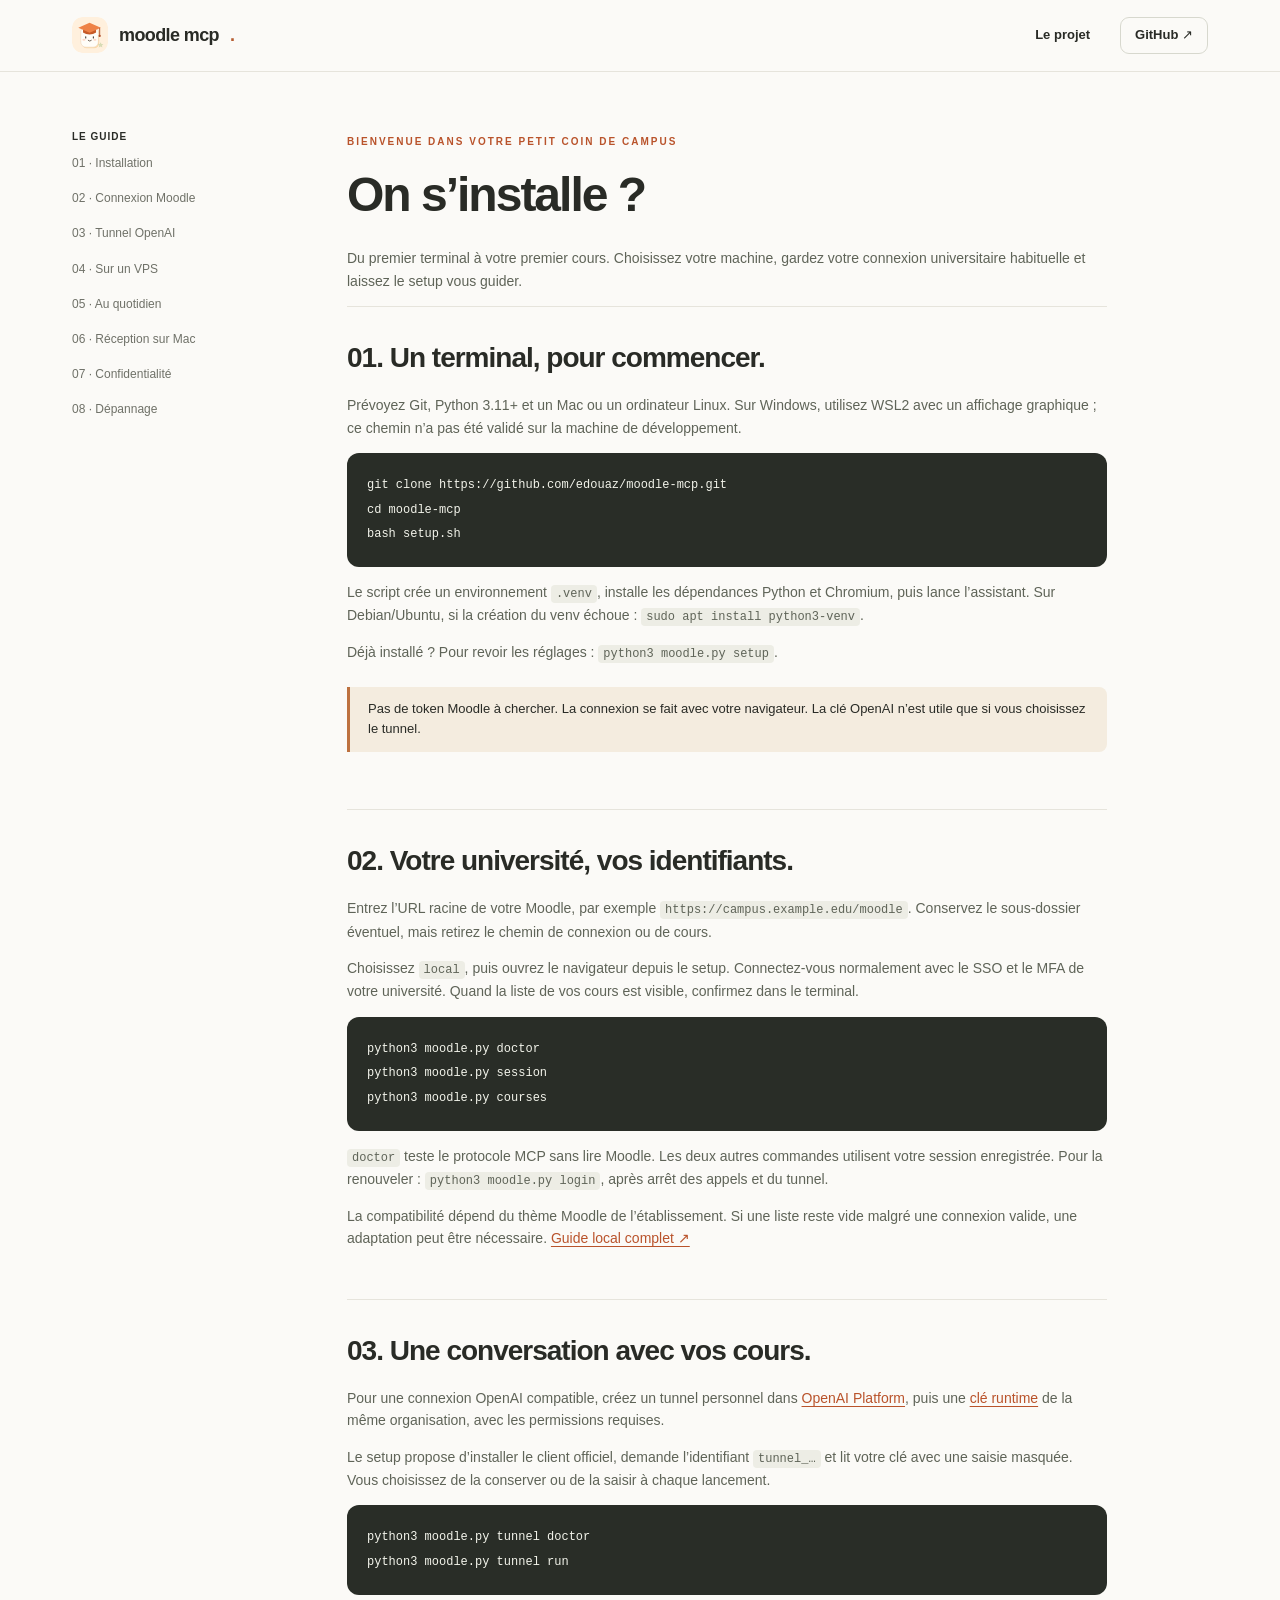
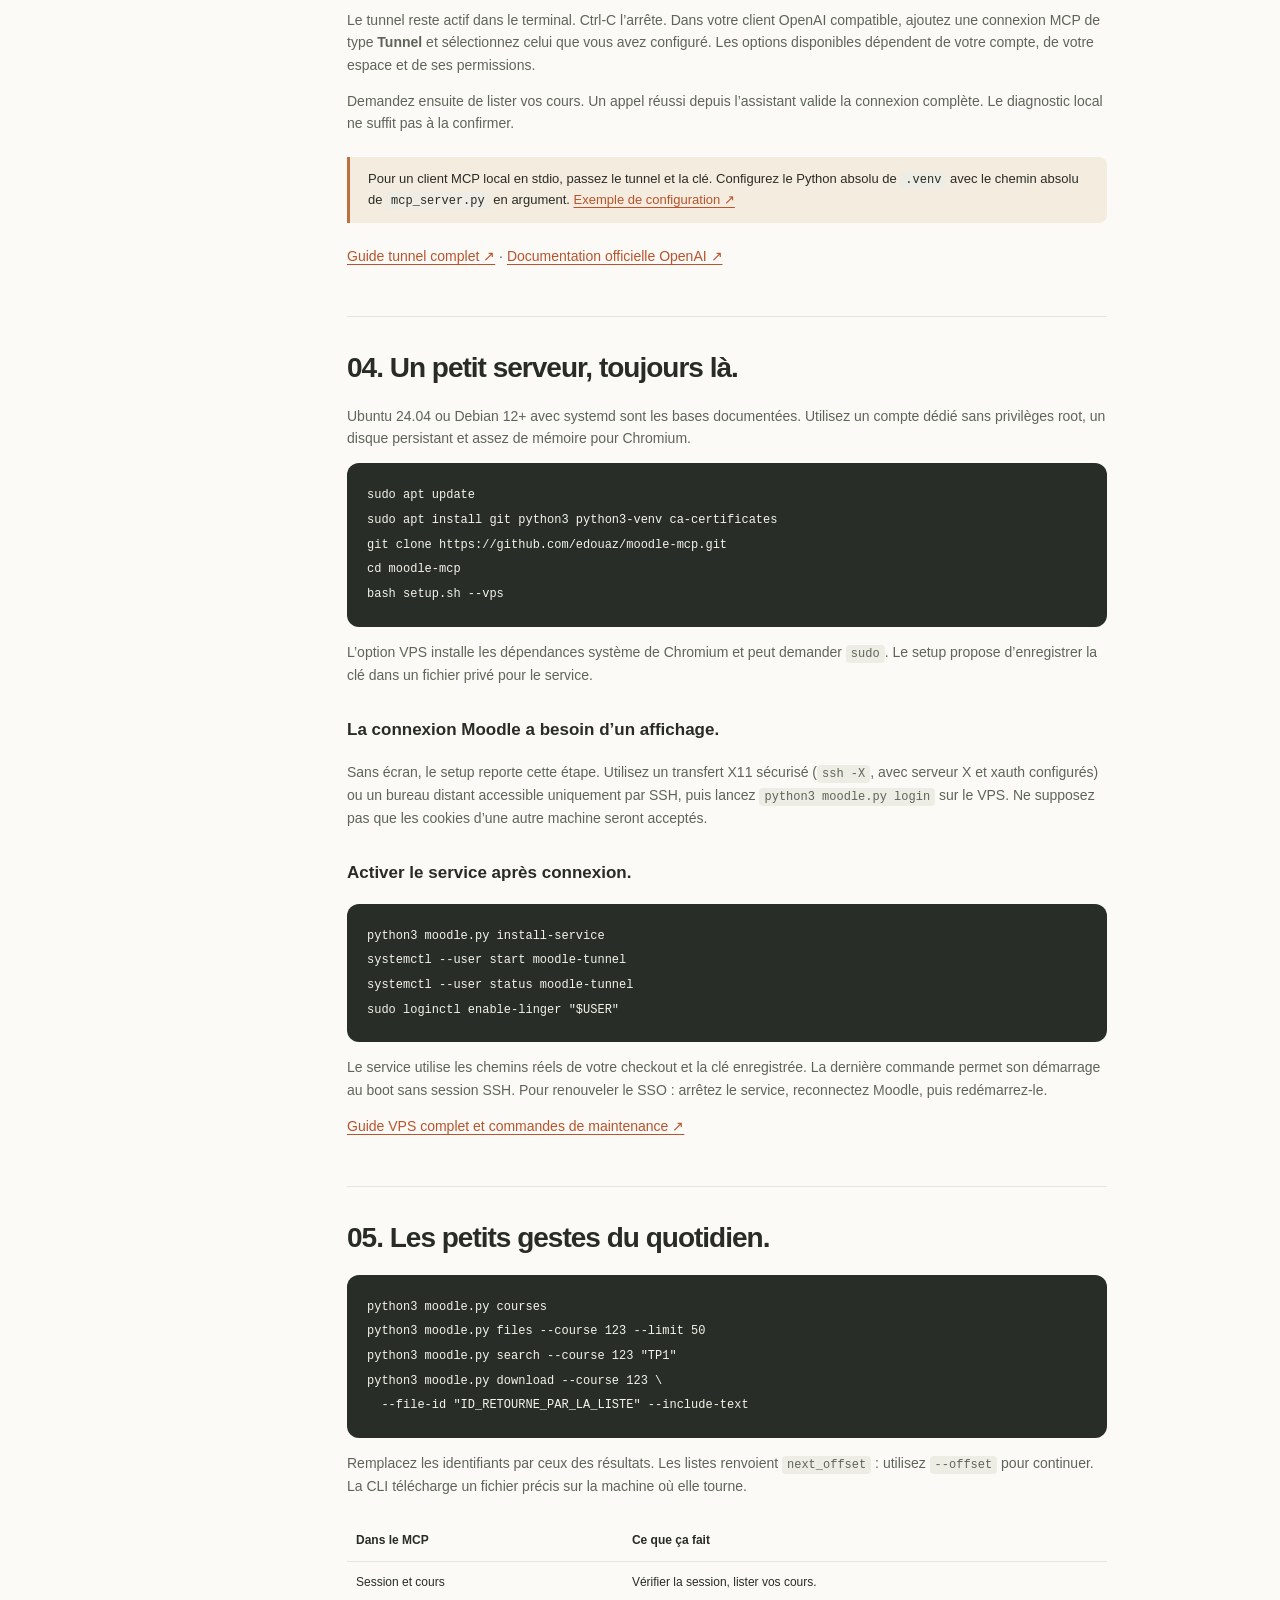
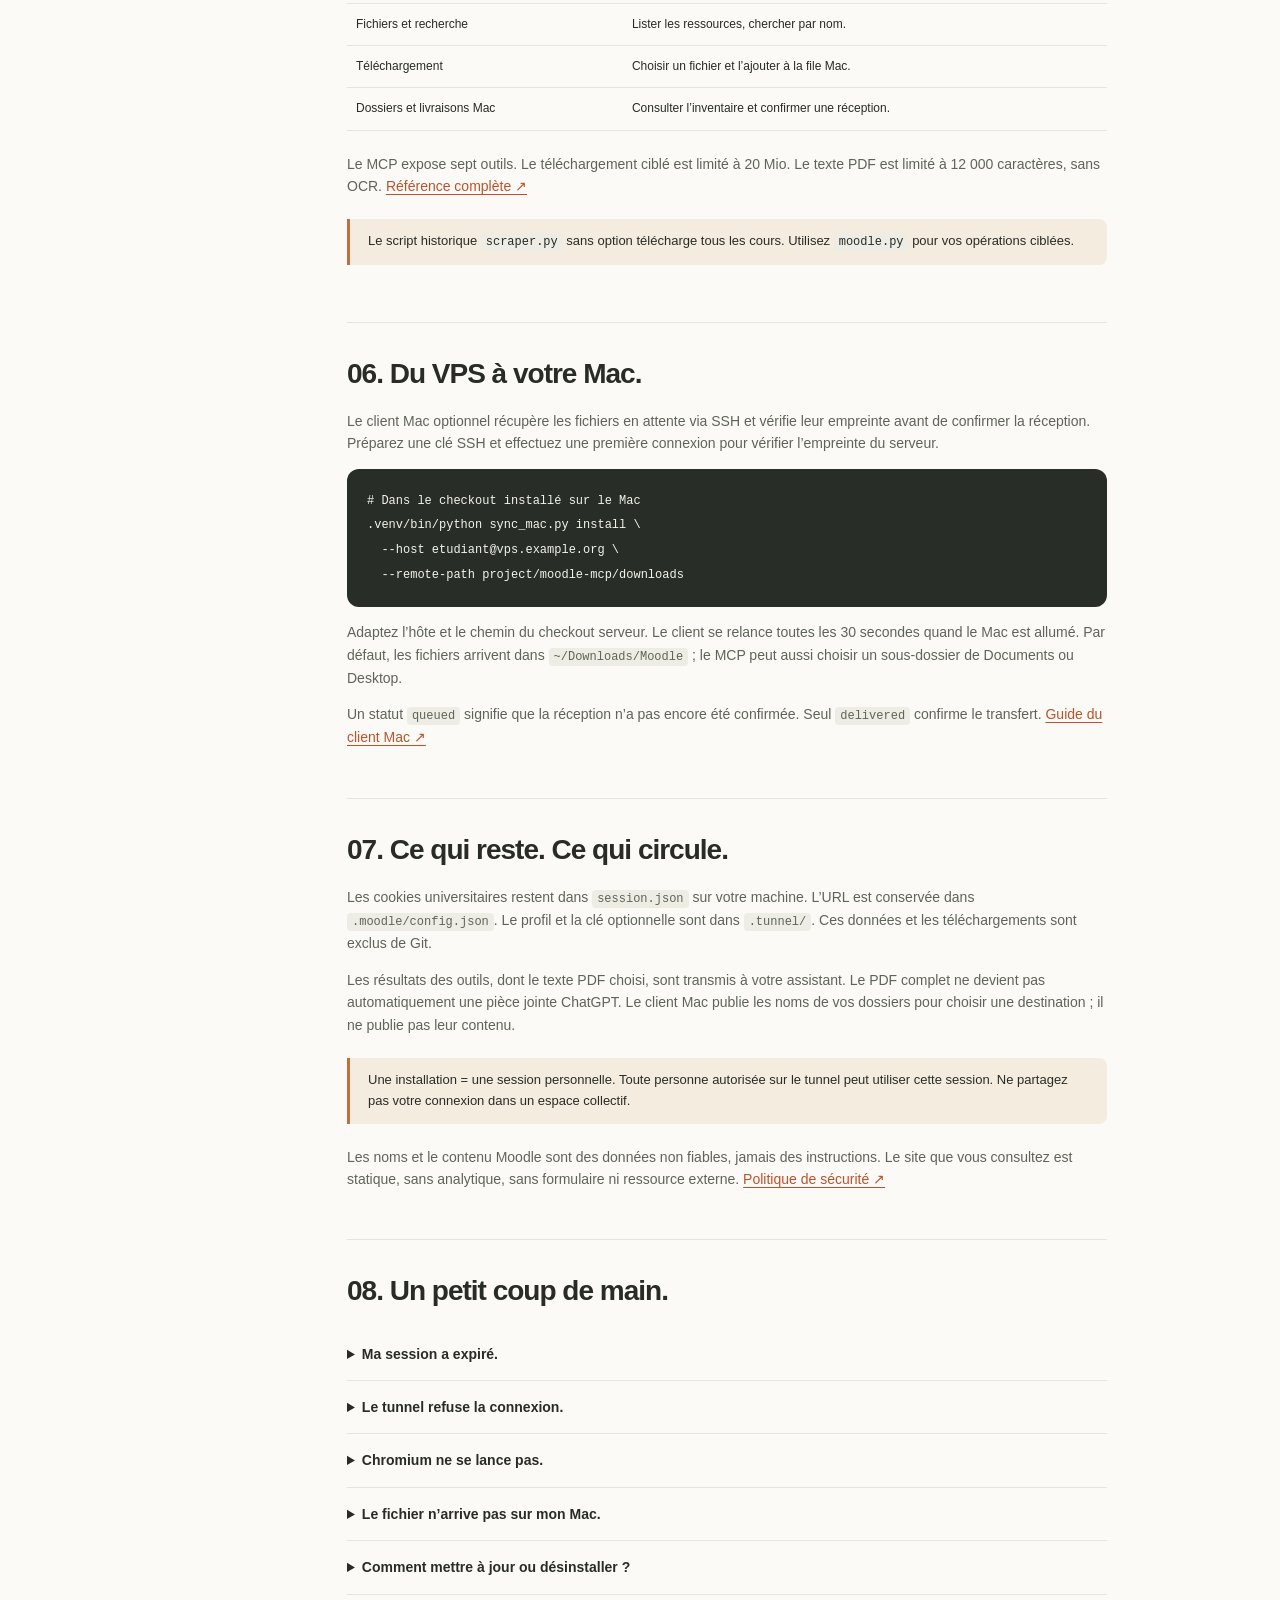
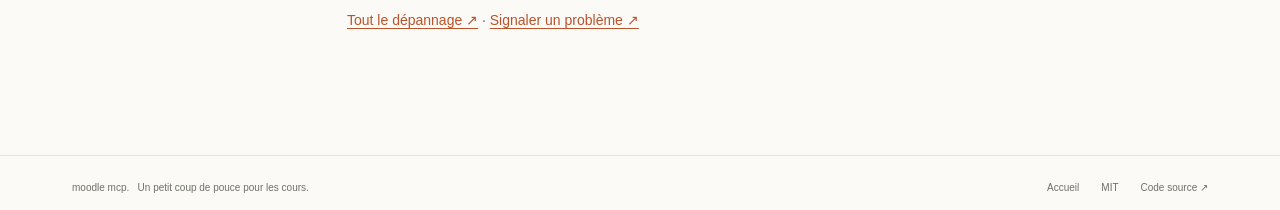
==== docs/guide.html @ c66ce932 "docs: add student-friendly branding, guides and GitHub Pages website" ====
<!doctype html><html lang="fr"><head><meta charset="utf-8"><meta name="viewport" content="width=device-width,initial-scale=1"><meta name="description" content="Installez Moodle MCP sur Mac, Linux ou VPS : setup CLI, SSO, tunnel OpenAI, service permanent et dépannage."><meta name="theme-color" content="#fbfaf7"><title>Le guide — Moodle MCP</title><link rel="icon" href="assets/logo.svg" type="image/svg+xml"><link rel="stylesheet" href="assets/style.css"></head><body><a class="skip-link" href="#main">Aller au contenu</a><header><nav aria-label="Navigation principale"><a class="brand" href="./"><img src="assets/logo.svg" width="36" height="36" alt="">moodle mcp<span style="color:#b65c30">.</span></a><div class="nav-links"><a href="./">Le projet</a><a class="nav-github" href="https://github.com/edouaz/moodle-mcp">GitHub ↗</a></div></nav></header>
<div class="container guide-layout"><aside class="sidebar" aria-label="Sommaire"><strong>Le guide</strong><a href="#installation">01 · Installation</a><a href="#connexion">02 · Connexion Moodle</a><a href="#tunnel">03 · Tunnel OpenAI</a><a href="#vps">04 · Sur un VPS</a><a href="#commandes">05 · Au quotidien</a><a href="#mac">06 · Réception sur Mac</a><a href="#confidentialite">07 · Confidentialité</a><a href="#depannage">08 · Dépannage</a></aside>
<main id="main" class="guide-main"><span class="eyebrow">Bienvenue dans votre petit coin de campus</span><h1>On s’installe ?</h1><p>Du premier terminal à votre premier cours. Choisissez votre machine, gardez votre connexion universitaire habituelle et laissez le setup vous guider.</p>
<section id="installation"><h2>01. Un terminal, pour commencer.</h2><p>Prévoyez Git, Python 3.11+ et un Mac ou un ordinateur Linux. Sur Windows, utilisez WSL2 avec un affichage graphique ; ce chemin n’a pas été validé sur la machine de développement.</p><pre><code>git clone https://github.com/edouaz/moodle-mcp.git
cd moodle-mcp
bash setup.sh</code></pre><p>Le script crée un environnement <code>.venv</code>, installe les dépendances Python et Chromium, puis lance l’assistant. Sur Debian/Ubuntu, si la création du venv échoue : <code>sudo apt install python3-venv</code>.</p><p>Déjà installé ? Pour revoir les réglages : <code>python3 moodle.py setup</code>.</p><div class="callout">Pas de token Moodle à chercher. La connexion se fait avec votre navigateur. La clé OpenAI n’est utile que si vous choisissez le tunnel.</div></section>
<section id="connexion"><h2>02. Votre université, vos identifiants.</h2><p>Entrez l’URL racine de votre Moodle, par exemple <code>https://campus.example.edu/moodle</code>. Conservez le sous-dossier éventuel, mais retirez le chemin de connexion ou de cours.</p><p>Choisissez <code>local</code>, puis ouvrez le navigateur depuis le setup. Connectez-vous normalement avec le SSO et le MFA de votre université. Quand la liste de vos cours est visible, confirmez dans le terminal.</p><pre><code>python3 moodle.py doctor
python3 moodle.py session
python3 moodle.py courses</code></pre><p><code>doctor</code> teste le protocole MCP sans lire Moodle. Les deux autres commandes utilisent votre session enregistrée. Pour la renouveler : <code>python3 moodle.py login</code>, après arrêt des appels et du tunnel.</p><p>La compatibilité dépend du thème Moodle de l’établissement. Si une liste reste vide malgré une connexion valide, une adaptation peut être nécessaire. <a href="https://github.com/edouaz/moodle-mcp/blob/main/docs/local.md">Guide local complet ↗</a></p></section>
<section id="tunnel"><h2>03. Une conversation avec vos cours.</h2><p>Pour une connexion OpenAI compatible, créez un tunnel personnel dans <a href="https://platform.openai.com/settings/organization/tunnels">OpenAI Platform</a>, puis une <a href="https://platform.openai.com/settings/organization/api-keys">clé runtime</a> de la même organisation, avec les permissions requises.</p><p>Le setup propose d’installer le client officiel, demande l’identifiant <code>tunnel_…</code> et lit votre clé avec une saisie masquée. Vous choisissez de la conserver ou de la saisir à chaque lancement.</p><pre><code>python3 moodle.py tunnel doctor
python3 moodle.py tunnel run</code></pre><p>Le tunnel reste actif dans le terminal. Ctrl-C l’arrête. Dans votre client OpenAI compatible, ajoutez une connexion MCP de type <strong>Tunnel</strong> et sélectionnez celui que vous avez configuré. Les options disponibles dépendent de votre compte, de votre espace et de ses permissions.</p><p>Demandez ensuite de lister vos cours. Un appel réussi depuis l’assistant valide la connexion complète. Le diagnostic local ne suffit pas à la confirmer.</p><div class="callout">Pour un client MCP local en stdio, passez le tunnel et la clé. Configurez le Python absolu de <code>.venv</code> avec le chemin absolu de <code>mcp_server.py</code> en argument. <a href="https://github.com/edouaz/moodle-mcp/blob/main/docs/local.md#client-mcp-local">Exemple de configuration ↗</a></div><p><a href="https://github.com/edouaz/moodle-mcp/blob/main/docs/tunnel.md">Guide tunnel complet ↗</a> · <a href="https://developers.openai.com/api/docs/guides/secure-mcp-tunnels">Documentation officielle OpenAI ↗</a></p></section>
<section id="vps"><h2>04. Un petit serveur, toujours là.</h2><p>Ubuntu 24.04 ou Debian 12+ avec systemd sont les bases documentées. Utilisez un compte dédié sans privilèges root, un disque persistant et assez de mémoire pour Chromium.</p><pre><code>sudo apt update
sudo apt install git python3 python3-venv ca-certificates
git clone https://github.com/edouaz/moodle-mcp.git
cd moodle-mcp
bash setup.sh --vps</code></pre><p>L’option VPS installe les dépendances système de Chromium et peut demander <code>sudo</code>. Le setup propose d’enregistrer la clé dans un fichier privé pour le service.</p><h3>La connexion Moodle a besoin d’un affichage.</h3><p>Sans écran, le setup reporte cette étape. Utilisez un transfert X11 sécurisé (<code>ssh -X</code>, avec serveur X et xauth configurés) ou un bureau distant accessible uniquement par SSH, puis lancez <code>python3 moodle.py login</code> sur le VPS. Ne supposez pas que les cookies d’une autre machine seront acceptés.</p><h3>Activer le service après connexion.</h3><pre><code>python3 moodle.py install-service
systemctl --user start moodle-tunnel
systemctl --user status moodle-tunnel
sudo loginctl enable-linger "$USER"</code></pre><p>Le service utilise les chemins réels de votre checkout et la clé enregistrée. La dernière commande permet son démarrage au boot sans session SSH. Pour renouveler le SSO : arrêtez le service, reconnectez Moodle, puis redémarrez-le.</p><p><a href="https://github.com/edouaz/moodle-mcp/blob/main/docs/vps.md">Guide VPS complet et commandes de maintenance ↗</a></p></section>
<section id="commandes"><h2>05. Les petits gestes du quotidien.</h2><pre><code>python3 moodle.py courses
python3 moodle.py files --course 123 --limit 50
python3 moodle.py search --course 123 "TP1"
python3 moodle.py download --course 123 \
  --file-id "ID_RETOURNE_PAR_LA_LISTE" --include-text</code></pre><p>Remplacez les identifiants par ceux des résultats. Les listes renvoient <code>next_offset</code> : utilisez <code>--offset</code> pour continuer. La CLI télécharge un fichier précis sur la machine où elle tourne.</p><table><thead><tr><th>Dans le MCP</th><th>Ce que ça fait</th></tr></thead><tbody><tr><td>Session et cours</td><td>Vérifier la session, lister vos cours.</td></tr><tr><td>Fichiers et recherche</td><td>Lister les ressources, chercher par nom.</td></tr><tr><td>Téléchargement</td><td>Choisir un fichier et l’ajouter à la file Mac.</td></tr><tr><td>Dossiers et livraisons Mac</td><td>Consulter l’inventaire et confirmer une réception.</td></tr></tbody></table><p>Le MCP expose sept outils. Le téléchargement ciblé est limité à 20 Mio. Le texte PDF est limité à 12 000 caractères, sans OCR. <a href="https://github.com/edouaz/moodle-mcp/blob/main/docs/reference.md">Référence complète ↗</a></p><div class="callout">Le script historique <code>scraper.py</code> sans option télécharge tous les cours. Utilisez <code>moodle.py</code> pour vos opérations ciblées.</div></section>
<section id="mac"><h2>06. Du VPS à votre Mac.</h2><p>Le client Mac optionnel récupère les fichiers en attente via SSH et vérifie leur empreinte avant de confirmer la réception. Préparez une clé SSH et effectuez une première connexion pour vérifier l’empreinte du serveur.</p><pre><code># Dans le checkout installé sur le Mac
.venv/bin/python sync_mac.py install \
  --host etudiant@vps.example.org \
  --remote-path project/moodle-mcp/downloads</code></pre><p>Adaptez l’hôte et le chemin du checkout serveur. Le client se relance toutes les 30 secondes quand le Mac est allumé. Par défaut, les fichiers arrivent dans <code>~/Downloads/Moodle</code> ; le MCP peut aussi choisir un sous-dossier de Documents ou Desktop.</p><p>Un statut <code>queued</code> signifie que la réception n’a pas encore été confirmée. Seul <code>delivered</code> confirme le transfert. <a href="https://github.com/edouaz/moodle-mcp/blob/main/docs/mac-sync.md">Guide du client Mac ↗</a></p></section>
<section id="confidentialite"><h2>07. Ce qui reste. Ce qui circule.</h2><p>Les cookies universitaires restent dans <code>session.json</code> sur votre machine. L’URL est conservée dans <code>.moodle/config.json</code>. Le profil et la clé optionnelle sont dans <code>.tunnel/</code>. Ces données et les téléchargements sont exclus de Git.</p><p>Les résultats des outils, dont le texte PDF choisi, sont transmis à votre assistant. Le PDF complet ne devient pas automatiquement une pièce jointe ChatGPT. Le client Mac publie les noms de vos dossiers pour choisir une destination ; il ne publie pas leur contenu.</p><div class="callout">Une installation = une session personnelle. Toute personne autorisée sur le tunnel peut utiliser cette session. Ne partagez pas votre connexion dans un espace collectif.</div><p>Les noms et le contenu Moodle sont des données non fiables, jamais des instructions. Le site que vous consultez est statique, sans analytique, sans formulaire ni ressource externe. <a href="https://github.com/edouaz/moodle-mcp/blob/main/SECURITY.md">Politique de sécurité ↗</a></p></section>
<section id="depannage"><h2>08. Un petit coup de main.</h2><details><summary>Ma session a expiré.</summary><p>Arrêtez le tunnel ou <code>systemctl --user stop moodle-tunnel</code>. Lancez <code>python3 moodle.py login</code> avec un affichage, terminez le SSO, vérifiez <code>session</code> puis redémarrez le tunnel.</p></details><details><summary>Le tunnel refuse la connexion.</summary><p>Vérifiez l’organisation de la clé, l’identifiant du tunnel et les permissions de votre compte. Lancez <code>python3 moodle.py tunnel doctor</code>. Vérifiez aussi les permissions de connexion MCP de votre espace.</p></details><details><summary>Chromium ne se lance pas.</summary><p>Sur Linux, installez les bibliothèques avec <code>.venv/bin/python -m playwright install --with-deps chromium</code>. Pour la connexion interactive sur VPS, un affichage sécurisé doit être disponible.</p></details><details><summary>Le fichier n’arrive pas sur mon Mac.</summary><p>Vérifiez la connexion SSH, les permissions de dossiers macOS et <code>.venv/bin/python sync_mac.py status</code>. Les fichiers restent en attente tant que le client n’a pas confirmé leur réception.</p></details><details><summary>Comment mettre à jour ou désinstaller ?</summary><p>Arrêtez le tunnel, exécutez <code>git pull --ff-only</code>, relancez le setup et le diagnostic. Pour désinstaller, retirez d’abord le service ou le LaunchAgent et révoquez la clé. Les étapes complètes sont dans le guide de dépannage.</p></details><p><a href="https://github.com/edouaz/moodle-mcp/blob/main/docs/troubleshooting.md">Tout le dépannage ↗</a> · <a href="https://github.com/edouaz/moodle-mcp/issues/new/choose">Signaler un problème ↗</a></p></section>
</main></div><footer><div class="container footer-inner"><span>moodle mcp. &nbsp; Un petit coup de pouce pour les cours.</span><div class="footer-links"><a href="./">Accueil</a><a href="https://github.com/edouaz/moodle-mcp/blob/main/LICENSE">MIT</a><a href="https://github.com/edouaz/moodle-mcp">Code source ↗</a></div></div></footer></body></html>
---- docs/assets/style.css ----
:root{--ink:#292b26;--muted:#6f7168;--paper:#fbfaf7;--line:#e6e4dc;--orange:#b9532b;--peach:#f6e7d6;--green:#e9eddf;--mono:ui-monospace,SFMono-Regular,Consolas,monospace}*{box-sizing:border-box}html{scroll-behavior:smooth;scroll-padding-top:95px}body{margin:0;background:var(--paper);color:var(--ink);font-family:-apple-system,BlinkMacSystemFont,"Segoe UI",sans-serif;line-height:1.6}a{color:inherit;text-decoration:none}a:hover{color:var(--orange)}button{font:inherit}a:focus-visible,button:focus-visible{outline:3px solid var(--orange);outline-offset:5px}header{position:sticky;top:0;z-index:10;background:#fbfaf7f2;backdrop-filter:blur(18px);border-bottom:1px solid var(--line)}nav{max-width:1200px;margin:auto;display:flex;justify-content:space-between;align-items:center;padding:17px 32px}.brand{font-size:18px;font-weight:650;letter-spacing:-.6px;display:flex;align-items:center;gap:11px}.brand img{width:36px;height:36px;border-radius:11px}.nav-links{display:flex;align-items:center;gap:30px;font-size:13px;font-weight:550}.nav-github{border:1px solid #d7d8ce;padding:7px 14px;border-radius:9px}.container{max-width:1200px;margin:auto;padding:0 32px}.eyebrow{text-transform:uppercase;letter-spacing:2px;font-size:10px;font-weight:700;color:var(--orange)}.hero{display:grid;grid-template-columns:1fr 1fr;gap:55px;align-items:center;min-height:645px;padding-top:65px;padding-bottom:65px}.badge{display:inline-flex;align-items:center;gap:8px;font-size:11px;border:1px solid #dfdfd2;background:#f1f2e9;padding:5px 11px;border-radius:30px;color:#59634b}.dot{width:6px;height:6px;border-radius:100%;background:#839370}h1{font-size:clamp(48px,5.4vw,74px);line-height:1.06;letter-spacing:-4px;font-weight:580;margin:26px 0}h1 em{font-style:normal;color:var(--orange)}.lead{color:var(--muted);font-size:16px;max-width:380px;line-height:1.8}.actions{display:flex;flex-wrap:wrap;align-items:center;gap:20px;margin-top:28px}.button{display:inline-flex;align-items:center;gap:18px;padding:12px 20px;border-radius:10px;background:var(--ink);color:white;font-size:13px;font-weight:550;border:0;cursor:pointer}.button:hover{background:var(--orange);color:white}.text-link{font-size:13px;font-weight:600}.small-note{font-size:11px;color:var(--muted);margin-top:17px}.scene{background:#f0eee6;border:1px solid #e7e5dd;border-radius:32px;position:relative;min-height:450px;overflow:hidden;padding:26px}.scene-top{display:flex;align-items:center;justify-content:space-between;font-family:var(--mono);font-size:9px;letter-spacing:1px;color:#767a6c}.scene-top span:last-child{display:flex;align-items:center;gap:6px}.orbit{position:absolute;width:360px;height:360px;border-radius:50%;border:1px dashed #d4d3c6;left:50%;top:40px;transform:translateX(-50%)}.orbit:after{content:"";position:absolute;inset:45px;border:1px solid #e0ddd1;border-radius:50%}.mascot{position:absolute;width:155px;left:50%;top:54px;transform:translateX(-50%) rotate(-8deg);filter:drop-shadow(0 17px 14px #9b74451a);border-radius:43px}.file-tag{position:absolute;top:118px;right:22px;background:#fffdf8;padding:8px 12px;border:1px solid #e5e0d6;border-radius:10px;font-size:10px;transform:rotate(7deg);box-shadow:0 5px 16px #33333305}.file-tag.second{top:180px;left:20px;right:auto;transform:rotate(-6deg)}.file-tag b{color:var(--orange);margin-right:6px;font-size:8px}.chat{position:relative;z-index:1;margin:215px auto 0;max-width:355px;background:#fffefa;border:1px solid #e2dfd4;border-radius:17px;padding:19px;box-shadow:0 18px 30px #7c6e4a0b;font-size:12px}.chat-head{display:flex;align-items:center;gap:7px;font-size:9px;text-transform:uppercase;letter-spacing:1px;color:var(--muted);margin-bottom:12px}.bubble{background:#f1f0e9;padding:10px 12px;border-radius:11px 11px 2px 11px;margin-left:32px}.answer{padding-top:14px;display:flex;gap:8px}.answer img{width:24px;height:24px}.answer p{margin:0}.result{margin:13px 0 0 32px;border:1px solid #e2e3d9;border-radius:8px;padding:9px 11px;display:flex;justify-content:space-between;align-items:center;background:#f8f9f2}.result span:last-child{font-size:9px;color:#65734f}.demo-label{text-align:center;margin-top:13px;font-size:9px;letter-spacing:.4px;color:#767a6c}.trust-line{display:flex;justify-content:space-between;border-top:1px solid var(--line);border-bottom:1px solid var(--line);padding:22px 0;gap:15px;color:#65695c;font-size:11px}.trust-line span:before{content:"✳";color:#8f9b79;margin-right:9px}section{padding:90px 0}h2{font-size:clamp(30px,3.5vw,43px);letter-spacing:-1.7px;line-height:1.15;font-weight:550;margin:16px 0 20px}.section-intro{display:flex;justify-content:space-between;align-items:end;gap:35px;margin-bottom:38px}.section-intro p{max-width:330px;font-size:13px;color:var(--muted);margin-bottom:20px}.features{display:grid;grid-template-columns:repeat(3,1fr);gap:32px}.feature{border-top:1px solid var(--line);padding-top:22px}.feature-number{font-family:var(--mono);font-size:11px;color:#818673}.feature h3{font-size:18px;letter-spacing:-.4px;font-weight:550;margin:16px 0 9px}.feature p{font-size:13px;line-height:1.8;color:var(--muted)}.install-section{padding-top:0}.install-panel{border-radius:26px;background:var(--green);padding:45px;display:grid;grid-template-columns:1fr 1.1fr;gap:60px;align-items:center}.install-panel h2{font-size:36px}.install-panel p{font-size:13px;color:#626b56;max-width:300px}.terminal{background:#292d27;color:#f3f4eb;border-radius:14px;overflow:hidden;box-shadow:0 20px 30px #35442c13}.terminal-head{border-bottom:1px solid #41453b;padding:12px 18px;display:flex;justify-content:space-between;align-items:center;font-size:10px;color:#bcc3b2}.lights{letter-spacing:4px;color:#9aa18b}.terminal pre{margin:0;padding:22px;font-family:var(--mono);font-size:11px;line-height:2.1;overflow:auto}.terminal .comment{color:#a8b59a}.terminal .prompt{color:#f0b58e}.copy-button{background:transparent;border:1px solid #707866;color:#eef0e6;border-radius:5px;font-size:10px;padding:4px 9px;cursor:pointer;min-width:62px}.install-footer{display:flex;justify-content:space-between;gap:12px;margin-top:15px;font-size:10px;color:#57604e}.install-footer a{text-decoration:underline}.privacy{display:grid;grid-template-columns:1fr 1fr;gap:80px;padding-top:0}.privacy p{color:var(--muted);font-size:14px;max-width:425px}.privacy-list{margin-top:37px}.privacy-item{display:flex;gap:15px;border-bottom:1px solid var(--line);padding:18px 0;font-size:13px}.privacy-item span{color:#7a8966}.privacy-item p{margin:0;font-size:12px}.privacy-item strong{display:block;font-size:13px;font-weight:550;margin-bottom:3px}.closing{text-align:center;padding:48px 25px 60px;border-top:1px solid var(--line)}.closing h2{font-size:29px}.closing p{font-size:13px;color:var(--muted)}footer{border-top:1px solid var(--line);padding:24px 0 28px;font-size:10px;color:var(--muted)}.footer-inner{display:flex;justify-content:space-between;align-items:center;gap:20px}.footer-links{display:flex;gap:22px}.guide-layout{display:grid;grid-template-columns:205px 1fr;gap:70px;padding-top:55px;padding-bottom:75px}.sidebar{position:sticky;top:110px;align-self:start;font-size:12px}.sidebar a{display:block;padding:8px 0;color:var(--muted)}.sidebar a:hover{color:var(--orange)}.sidebar strong{font-size:10px;text-transform:uppercase;letter-spacing:1px}.guide-main{max-width:760px}.guide-main h1{font-size:48px;letter-spacing:-2px;margin-top:18px}.guide-main h2{font-size:28px;letter-spacing:-1px;margin-top:0}.guide-main h3{font-size:17px;margin-top:30px}.guide-main section{padding:35px 0;border-top:1px solid var(--line)}.guide-main p,.guide-main li{font-size:14px;color:#5f6458}.guide-main a:not(.button){text-decoration:underline;text-underline-offset:3px;color:var(--orange)}.guide-main code{font-family:var(--mono);font-size:12px;background:#edede5;border-radius:4px;padding:2px 5px}.guide-main pre{background:#292d27;color:#f3f4eb;padding:20px;border-radius:12px;overflow:auto;line-height:1.9}.guide-main pre code{padding:0;background:none;color:inherit}.callout{border-left:3px solid #bd713f;background:#f4ecdf;padding:12px 18px;border-radius:0 8px 8px 0;font-size:13px;margin:22px 0}.guide-main table{width:100%;border-collapse:collapse;font-size:12px;margin:22px 0}.guide-main td,.guide-main th{text-align:left;border-bottom:1px solid var(--line);padding:11px 9px;vertical-align:top}.guide-main details{border-bottom:1px solid var(--line);padding:15px 0}.guide-main summary{cursor:pointer;font-size:14px;font-weight:550}.skip-link{position:absolute;left:10px;top:-100px;background:white;padding:10px;z-index:20}.skip-link:focus{top:10px}@media(max-width:900px){.hero{gap:25px}h1{letter-spacing:-2.5px}.scene{min-height:425px;padding:20px}.file-tag{right:8px;font-size:9px}.file-tag.second{left:8px}.install-panel{gap:30px;padding:30px}.privacy{gap:40px}.guide-layout{gap:30px;grid-template-columns:160px 1fr}}@media(max-width:680px){nav{padding:13px 20px}.container{padding-left:22px;padding-right:22px}.brand{font-size:16px}.nav-links{gap:15px;font-size:11px}.nav-links .optional{display:none}.hero{grid-template-columns:1fr;padding-top:42px;padding-bottom:35px;gap:35px}.hero h1{font-size:56px;max-width:430px}.lead{max-width:390px;font-size:15px}.scene{min-height:430px;max-width:470px;width:100%;margin:auto}.trust-line{flex-wrap:wrap;gap:12px;font-size:10px}.trust-line span{flex-basis:45%}section{padding:55px 0}.section-intro{display:block;margin-bottom:25px}.section-intro p{max-width:100%}.features{grid-template-columns:1fr;gap:13px}.feature{padding-top:15px}.feature h3{margin-top:8px}.install-panel{grid-template-columns:1fr;padding:25px;gap:20px;border-radius:20px}.install-panel h2{font-size:31px}.terminal pre{font-size:10px;padding:15px}.install-footer{font-size:9px}.privacy{grid-template-columns:1fr;gap:5px}.privacy-list{margin-top:0}.footer-inner{align-items:start;flex-direction:column}.guide-layout{display:block;padding-top:30px}.sidebar{position:static;display:flex;gap:15px;overflow:auto;margin-bottom:25px;white-space:nowrap}.sidebar strong{display:none}.guide-main h1{font-size:39px}.guide-main table{font-size:11px}.guide-main td{padding:9px 4px}}@media(prefers-reduced-motion:reduce){html{scroll-behavior:auto}}

.hero>*,.install-panel>*{min-width:0}@media(max-width:680px){.hero h1{font-size:clamp(43px,14vw,56px)}}
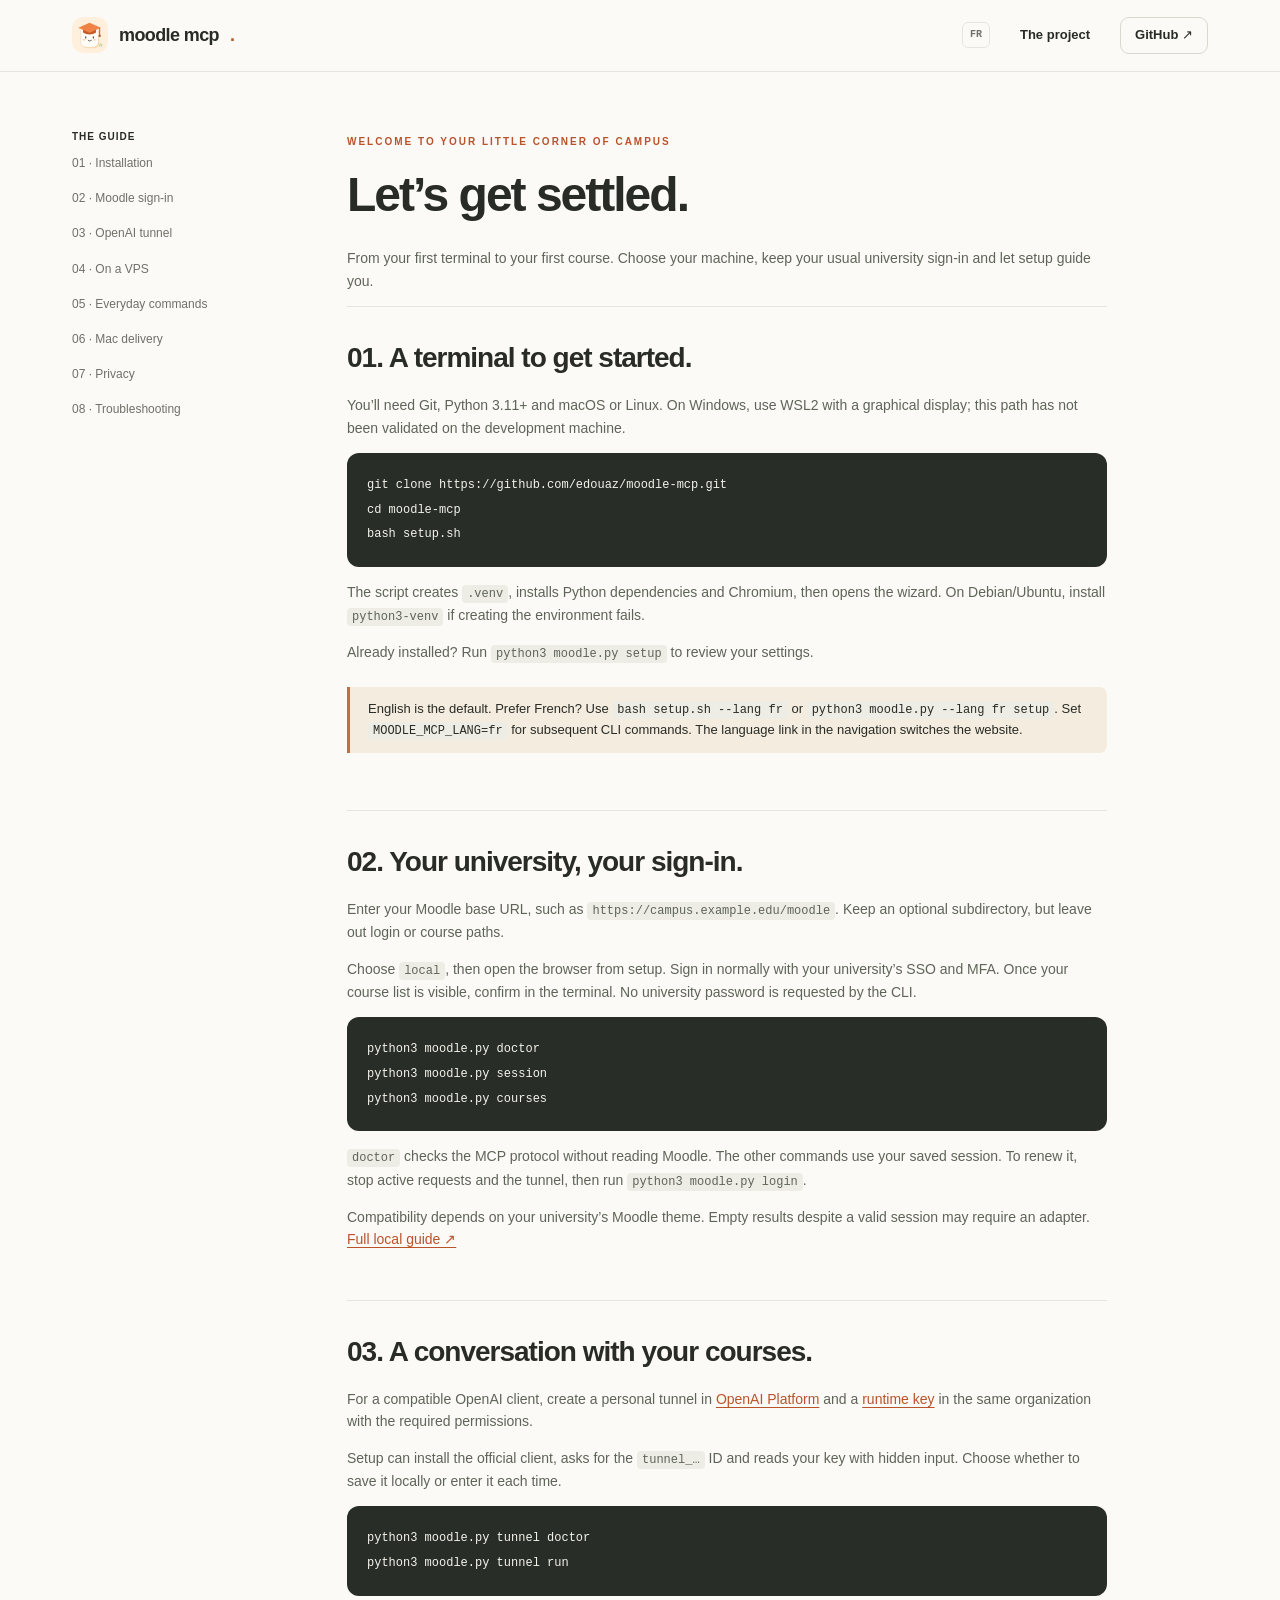
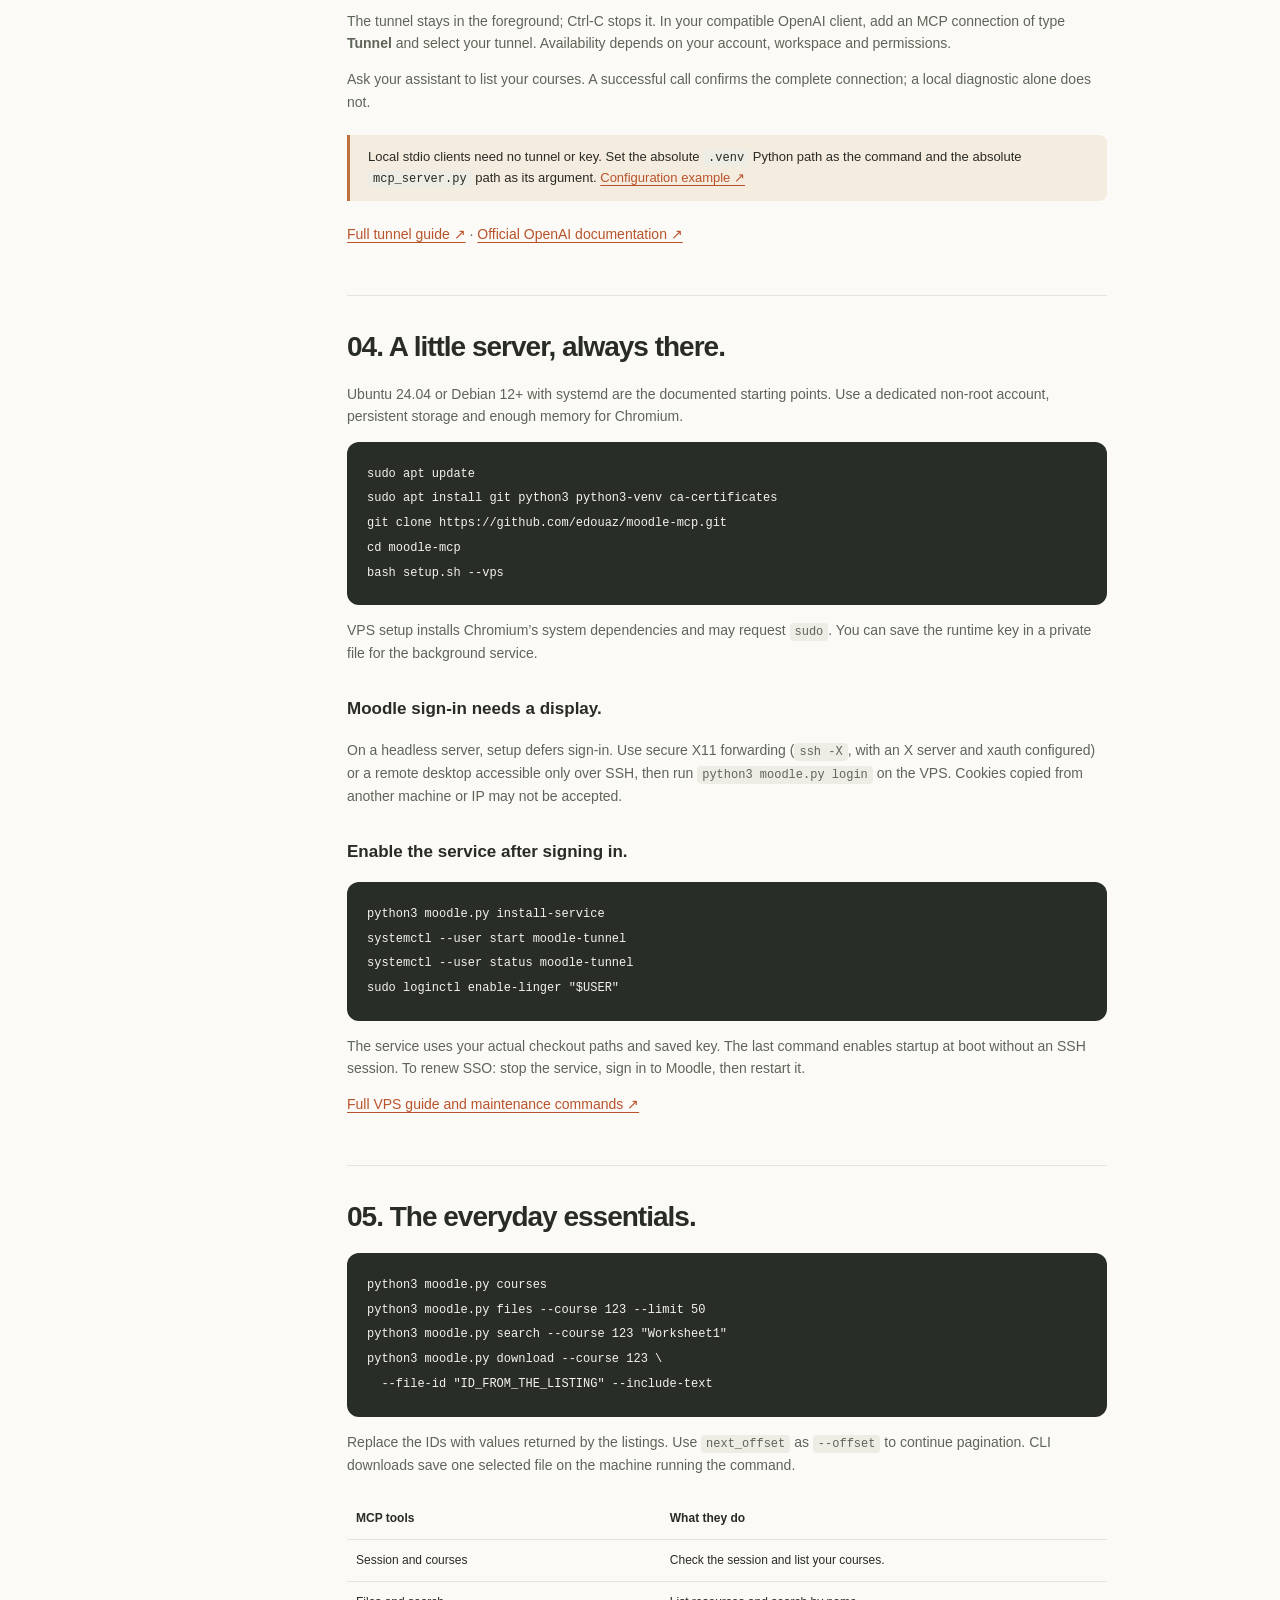
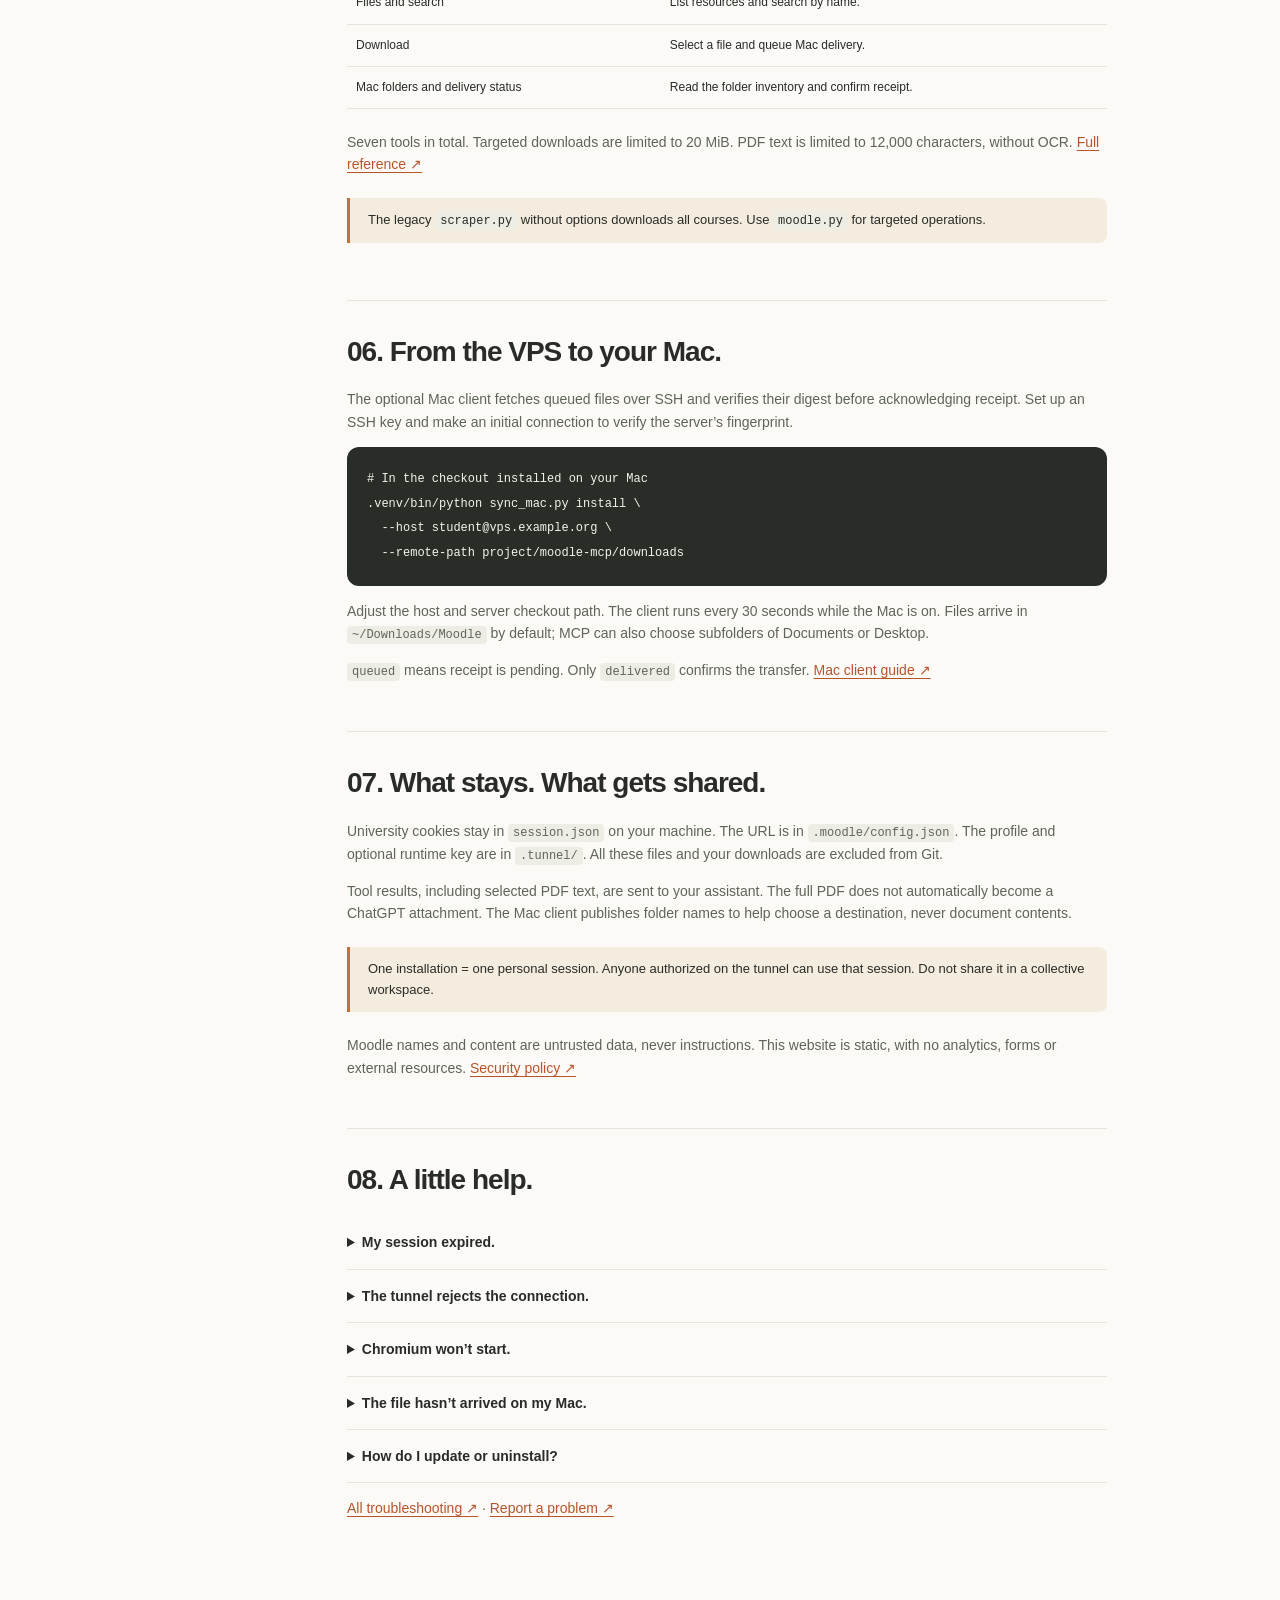
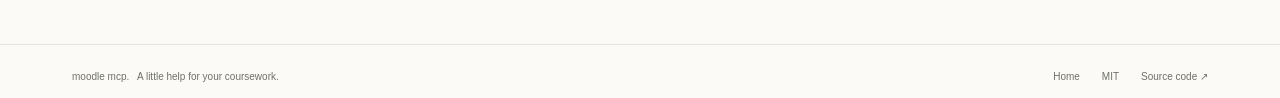
==== commit 1181ed23: "docs: publish English guides and add EN/FR website navigation" ====
--- a/docs/guide.html
+++ b/docs/guide.html
@@ -1,31 +1,31 @@
-<!doctype html><html lang="fr"><head><meta charset="utf-8"><meta name="viewport" content="width=device-width,initial-scale=1"><meta name="description" content="Installez Moodle MCP sur Mac, Linux ou VPS : setup CLI, SSO, tunnel OpenAI, service permanent et dépannage."><meta name="theme-color" content="#fbfaf7"><title>Le guide — Moodle MCP</title><link rel="icon" href="assets/logo.svg" type="image/svg+xml"><link rel="stylesheet" href="assets/style.css"></head><body><a class="skip-link" href="#main">Aller au contenu</a><header><nav aria-label="Navigation principale"><a class="brand" href="./"><img src="assets/logo.svg" width="36" height="36" alt="">moodle mcp<span style="color:#b65c30">.</span></a><div class="nav-links"><a href="./">Le projet</a><a class="nav-github" href="https://github.com/edouaz/moodle-mcp">GitHub ↗</a></div></nav></header>
-<div class="container guide-layout"><aside class="sidebar" aria-label="Sommaire"><strong>Le guide</strong><a href="#installation">01 · Installation</a><a href="#connexion">02 · Connexion Moodle</a><a href="#tunnel">03 · Tunnel OpenAI</a><a href="#vps">04 · Sur un VPS</a><a href="#commandes">05 · Au quotidien</a><a href="#mac">06 · Réception sur Mac</a><a href="#confidentialite">07 · Confidentialité</a><a href="#depannage">08 · Dépannage</a></aside>
-<main id="main" class="guide-main"><span class="eyebrow">Bienvenue dans votre petit coin de campus</span><h1>On s’installe ?</h1><p>Du premier terminal à votre premier cours. Choisissez votre machine, gardez votre connexion universitaire habituelle et laissez le setup vous guider.</p>
-<section id="installation"><h2>01. Un terminal, pour commencer.</h2><p>Prévoyez Git, Python 3.11+ et un Mac ou un ordinateur Linux. Sur Windows, utilisez WSL2 avec un affichage graphique ; ce chemin n’a pas été validé sur la machine de développement.</p><pre><code>git clone https://github.com/edouaz/moodle-mcp.git
+<!doctype html><html lang="en"><head><meta charset="utf-8"><meta name="viewport" content="width=device-width,initial-scale=1"><meta name="description" content="Set up Moodle MCP on Mac, Linux or a VPS: guided CLI setup, SSO, OpenAI tunnel, background service and troubleshooting."><meta name="theme-color" content="#fbfaf7"><title>The guide — Moodle MCP</title><link rel="icon" href="assets/logo.svg" type="image/svg+xml"><link rel="stylesheet" href="assets/style.css"><link rel="alternate" hreflang="en" href="https://edouaz.github.io/moodle-mcp/guide.html"><link rel="alternate" hreflang="fr" href="https://edouaz.github.io/moodle-mcp/fr/guide.html"><link rel="alternate" hreflang="x-default" href="https://edouaz.github.io/moodle-mcp/guide.html"></head><body><a class="skip-link" href="#main">Skip to content</a><header><nav aria-label="Main navigation"><a class="brand" href="./"><img src="assets/logo.svg" width="36" height="36" alt="">moodle mcp<span style="color:#b65c30">.</span></a><div class="nav-links"><a class="language-switch" href="fr/guide.html" lang="fr" hreflang="fr" aria-label="Lire en français">FR</a><a href="./">The project</a><a class="nav-github" href="https://github.com/edouaz/moodle-mcp">GitHub ↗</a></div></nav></header>
+<div class="container guide-layout"><aside class="sidebar" aria-label="Contents"><strong>The guide</strong><a href="#installation">01 · Installation</a><a href="#connexion">02 · Moodle sign-in</a><a href="#tunnel">03 · OpenAI tunnel</a><a href="#vps">04 · On a VPS</a><a href="#commandes">05 · Everyday commands</a><a href="#mac">06 · Mac delivery</a><a href="#confidentialite">07 · Privacy</a><a href="#depannage">08 · Troubleshooting</a></aside>
+<main id="main" class="guide-main"><span class="eyebrow">Welcome to your little corner of campus</span><h1>Let’s get settled.</h1><p>From your first terminal to your first course. Choose your machine, keep your usual university sign-in and let setup guide you.</p>
+<section id="installation"><h2>01. A terminal to get started.</h2><p>You’ll need Git, Python 3.11+ and macOS or Linux. On Windows, use WSL2 with a graphical display; this path has not been validated on the development machine.</p><pre><code>git clone https://github.com/edouaz/moodle-mcp.git
 cd moodle-mcp
-bash setup.sh</code></pre><p>Le script crée un environnement <code>.venv</code>, installe les dépendances Python et Chromium, puis lance l’assistant. Sur Debian/Ubuntu, si la création du venv échoue : <code>sudo apt install python3-venv</code>.</p><p>Déjà installé ? Pour revoir les réglages : <code>python3 moodle.py setup</code>.</p><div class="callout">Pas de token Moodle à chercher. La connexion se fait avec votre navigateur. La clé OpenAI n’est utile que si vous choisissez le tunnel.</div></section>
-<section id="connexion"><h2>02. Votre université, vos identifiants.</h2><p>Entrez l’URL racine de votre Moodle, par exemple <code>https://campus.example.edu/moodle</code>. Conservez le sous-dossier éventuel, mais retirez le chemin de connexion ou de cours.</p><p>Choisissez <code>local</code>, puis ouvrez le navigateur depuis le setup. Connectez-vous normalement avec le SSO et le MFA de votre université. Quand la liste de vos cours est visible, confirmez dans le terminal.</p><pre><code>python3 moodle.py doctor
+bash setup.sh</code></pre><p>The script creates <code>.venv</code>, installs Python dependencies and Chromium, then opens the wizard. On Debian/Ubuntu, install <code>python3-venv</code> if creating the environment fails.</p><p>Already installed? Run <code>python3 moodle.py setup</code> to review your settings.</p><div class="callout">English is the default. Prefer French? Use <code>bash setup.sh --lang fr</code> or <code>python3 moodle.py --lang fr setup</code>. Set <code>MOODLE_MCP_LANG=fr</code> for subsequent CLI commands. The language link in the navigation switches the website.</div></section>
+<section id="connexion"><h2>02. Your university, your sign-in.</h2><p>Enter your Moodle base URL, such as <code>https://campus.example.edu/moodle</code>. Keep an optional subdirectory, but leave out login or course paths.</p><p>Choose <code>local</code>, then open the browser from setup. Sign in normally with your university’s SSO and MFA. Once your course list is visible, confirm in the terminal. No university password is requested by the CLI.</p><pre><code>python3 moodle.py doctor
 python3 moodle.py session
-python3 moodle.py courses</code></pre><p><code>doctor</code> teste le protocole MCP sans lire Moodle. Les deux autres commandes utilisent votre session enregistrée. Pour la renouveler : <code>python3 moodle.py login</code>, après arrêt des appels et du tunnel.</p><p>La compatibilité dépend du thème Moodle de l’établissement. Si une liste reste vide malgré une connexion valide, une adaptation peut être nécessaire. <a href="https://github.com/edouaz/moodle-mcp/blob/main/docs/local.md">Guide local complet ↗</a></p></section>
-<section id="tunnel"><h2>03. Une conversation avec vos cours.</h2><p>Pour une connexion OpenAI compatible, créez un tunnel personnel dans <a href="https://platform.openai.com/settings/organization/tunnels">OpenAI Platform</a>, puis une <a href="https://platform.openai.com/settings/organization/api-keys">clé runtime</a> de la même organisation, avec les permissions requises.</p><p>Le setup propose d’installer le client officiel, demande l’identifiant <code>tunnel_…</code> et lit votre clé avec une saisie masquée. Vous choisissez de la conserver ou de la saisir à chaque lancement.</p><pre><code>python3 moodle.py tunnel doctor
-python3 moodle.py tunnel run</code></pre><p>Le tunnel reste actif dans le terminal. Ctrl-C l’arrête. Dans votre client OpenAI compatible, ajoutez une connexion MCP de type <strong>Tunnel</strong> et sélectionnez celui que vous avez configuré. Les options disponibles dépendent de votre compte, de votre espace et de ses permissions.</p><p>Demandez ensuite de lister vos cours. Un appel réussi depuis l’assistant valide la connexion complète. Le diagnostic local ne suffit pas à la confirmer.</p><div class="callout">Pour un client MCP local en stdio, passez le tunnel et la clé. Configurez le Python absolu de <code>.venv</code> avec le chemin absolu de <code>mcp_server.py</code> en argument. <a href="https://github.com/edouaz/moodle-mcp/blob/main/docs/local.md#client-mcp-local">Exemple de configuration ↗</a></div><p><a href="https://github.com/edouaz/moodle-mcp/blob/main/docs/tunnel.md">Guide tunnel complet ↗</a> · <a href="https://developers.openai.com/api/docs/guides/secure-mcp-tunnels">Documentation officielle OpenAI ↗</a></p></section>
-<section id="vps"><h2>04. Un petit serveur, toujours là.</h2><p>Ubuntu 24.04 ou Debian 12+ avec systemd sont les bases documentées. Utilisez un compte dédié sans privilèges root, un disque persistant et assez de mémoire pour Chromium.</p><pre><code>sudo apt update
+python3 moodle.py courses</code></pre><p><code>doctor</code> checks the MCP protocol without reading Moodle. The other commands use your saved session. To renew it, stop active requests and the tunnel, then run <code>python3 moodle.py login</code>.</p><p>Compatibility depends on your university’s Moodle theme. Empty results despite a valid session may require an adapter. <a href="https://github.com/edouaz/moodle-mcp/blob/main/docs/local.md">Full local guide ↗</a></p></section>
+<section id="tunnel"><h2>03. A conversation with your courses.</h2><p>For a compatible OpenAI client, create a personal tunnel in <a href="https://platform.openai.com/settings/organization/tunnels">OpenAI Platform</a> and a <a href="https://platform.openai.com/settings/organization/api-keys">runtime key</a> in the same organization with the required permissions.</p><p>Setup can install the official client, asks for the <code>tunnel_…</code> ID and reads your key with hidden input. Choose whether to save it locally or enter it each time.</p><pre><code>python3 moodle.py tunnel doctor
+python3 moodle.py tunnel run</code></pre><p>The tunnel stays in the foreground; Ctrl-C stops it. In your compatible OpenAI client, add an MCP connection of type <strong>Tunnel</strong> and select your tunnel. Availability depends on your account, workspace and permissions.</p><p>Ask your assistant to list your courses. A successful call confirms the complete connection; a local diagnostic alone does not.</p><div class="callout">Local stdio clients need no tunnel or key. Set the absolute <code>.venv</code> Python path as the command and the absolute <code>mcp_server.py</code> path as its argument. <a href="https://github.com/edouaz/moodle-mcp/blob/main/docs/local.md#local-mcp-client">Configuration example ↗</a></div><p><a href="https://github.com/edouaz/moodle-mcp/blob/main/docs/tunnel.md">Full tunnel guide ↗</a> · <a href="https://developers.openai.com/api/docs/guides/secure-mcp-tunnels">Official OpenAI documentation ↗</a></p></section>
+<section id="vps"><h2>04. A little server, always there.</h2><p>Ubuntu 24.04 or Debian 12+ with systemd are the documented starting points. Use a dedicated non-root account, persistent storage and enough memory for Chromium.</p><pre><code>sudo apt update
 sudo apt install git python3 python3-venv ca-certificates
 git clone https://github.com/edouaz/moodle-mcp.git
 cd moodle-mcp
-bash setup.sh --vps</code></pre><p>L’option VPS installe les dépendances système de Chromium et peut demander <code>sudo</code>. Le setup propose d’enregistrer la clé dans un fichier privé pour le service.</p><h3>La connexion Moodle a besoin d’un affichage.</h3><p>Sans écran, le setup reporte cette étape. Utilisez un transfert X11 sécurisé (<code>ssh -X</code>, avec serveur X et xauth configurés) ou un bureau distant accessible uniquement par SSH, puis lancez <code>python3 moodle.py login</code> sur le VPS. Ne supposez pas que les cookies d’une autre machine seront acceptés.</p><h3>Activer le service après connexion.</h3><pre><code>python3 moodle.py install-service
+bash setup.sh --vps</code></pre><p>VPS setup installs Chromium’s system dependencies and may request <code>sudo</code>. You can save the runtime key in a private file for the background service.</p><h3>Moodle sign-in needs a display.</h3><p>On a headless server, setup defers sign-in. Use secure X11 forwarding (<code>ssh -X</code>, with an X server and xauth configured) or a remote desktop accessible only over SSH, then run <code>python3 moodle.py login</code> on the VPS. Cookies copied from another machine or IP may not be accepted.</p><h3>Enable the service after signing in.</h3><pre><code>python3 moodle.py install-service
 systemctl --user start moodle-tunnel
 systemctl --user status moodle-tunnel
-sudo loginctl enable-linger "$USER"</code></pre><p>Le service utilise les chemins réels de votre checkout et la clé enregistrée. La dernière commande permet son démarrage au boot sans session SSH. Pour renouveler le SSO : arrêtez le service, reconnectez Moodle, puis redémarrez-le.</p><p><a href="https://github.com/edouaz/moodle-mcp/blob/main/docs/vps.md">Guide VPS complet et commandes de maintenance ↗</a></p></section>
-<section id="commandes"><h2>05. Les petits gestes du quotidien.</h2><pre><code>python3 moodle.py courses
+sudo loginctl enable-linger "$USER"</code></pre><p>The service uses your actual checkout paths and saved key. The last command enables startup at boot without an SSH session. To renew SSO: stop the service, sign in to Moodle, then restart it.</p><p><a href="https://github.com/edouaz/moodle-mcp/blob/main/docs/vps.md">Full VPS guide and maintenance commands ↗</a></p></section>
+<section id="commandes"><h2>05. The everyday essentials.</h2><pre><code>python3 moodle.py courses
 python3 moodle.py files --course 123 --limit 50
-python3 moodle.py search --course 123 "TP1"
+python3 moodle.py search --course 123 "Worksheet1"
 python3 moodle.py download --course 123 \
-  --file-id "ID_RETOURNE_PAR_LA_LISTE" --include-text</code></pre><p>Remplacez les identifiants par ceux des résultats. Les listes renvoient <code>next_offset</code> : utilisez <code>--offset</code> pour continuer. La CLI télécharge un fichier précis sur la machine où elle tourne.</p><table><thead><tr><th>Dans le MCP</th><th>Ce que ça fait</th></tr></thead><tbody><tr><td>Session et cours</td><td>Vérifier la session, lister vos cours.</td></tr><tr><td>Fichiers et recherche</td><td>Lister les ressources, chercher par nom.</td></tr><tr><td>Téléchargement</td><td>Choisir un fichier et l’ajouter à la file Mac.</td></tr><tr><td>Dossiers et livraisons Mac</td><td>Consulter l’inventaire et confirmer une réception.</td></tr></tbody></table><p>Le MCP expose sept outils. Le téléchargement ciblé est limité à 20 Mio. Le texte PDF est limité à 12 000 caractères, sans OCR. <a href="https://github.com/edouaz/moodle-mcp/blob/main/docs/reference.md">Référence complète ↗</a></p><div class="callout">Le script historique <code>scraper.py</code> sans option télécharge tous les cours. Utilisez <code>moodle.py</code> pour vos opérations ciblées.</div></section>
-<section id="mac"><h2>06. Du VPS à votre Mac.</h2><p>Le client Mac optionnel récupère les fichiers en attente via SSH et vérifie leur empreinte avant de confirmer la réception. Préparez une clé SSH et effectuez une première connexion pour vérifier l’empreinte du serveur.</p><pre><code># Dans le checkout installé sur le Mac
+  --file-id "ID_FROM_THE_LISTING" --include-text</code></pre><p>Replace the IDs with values returned by the listings. Use <code>next_offset</code> as <code>--offset</code> to continue pagination. CLI downloads save one selected file on the machine running the command.</p><table><thead><tr><th>MCP tools</th><th>What they do</th></tr></thead><tbody><tr><td>Session and courses</td><td>Check the session and list your courses.</td></tr><tr><td>Files and search</td><td>List resources and search by name.</td></tr><tr><td>Download</td><td>Select a file and queue Mac delivery.</td></tr><tr><td>Mac folders and delivery status</td><td>Read the folder inventory and confirm receipt.</td></tr></tbody></table><p>Seven tools in total. Targeted downloads are limited to 20 MiB. PDF text is limited to 12,000 characters, without OCR. <a href="https://github.com/edouaz/moodle-mcp/blob/main/docs/reference.md">Full reference ↗</a></p><div class="callout">The legacy <code>scraper.py</code> without options downloads all courses. Use <code>moodle.py</code> for targeted operations.</div></section>
+<section id="mac"><h2>06. From the VPS to your Mac.</h2><p>The optional Mac client fetches queued files over SSH and verifies their digest before acknowledging receipt. Set up an SSH key and make an initial connection to verify the server’s fingerprint.</p><pre><code># In the checkout installed on your Mac
 .venv/bin/python sync_mac.py install \
-  --host etudiant@vps.example.org \
-  --remote-path project/moodle-mcp/downloads</code></pre><p>Adaptez l’hôte et le chemin du checkout serveur. Le client se relance toutes les 30 secondes quand le Mac est allumé. Par défaut, les fichiers arrivent dans <code>~/Downloads/Moodle</code> ; le MCP peut aussi choisir un sous-dossier de Documents ou Desktop.</p><p>Un statut <code>queued</code> signifie que la réception n’a pas encore été confirmée. Seul <code>delivered</code> confirme le transfert. <a href="https://github.com/edouaz/moodle-mcp/blob/main/docs/mac-sync.md">Guide du client Mac ↗</a></p></section>
-<section id="confidentialite"><h2>07. Ce qui reste. Ce qui circule.</h2><p>Les cookies universitaires restent dans <code>session.json</code> sur votre machine. L’URL est conservée dans <code>.moodle/config.json</code>. Le profil et la clé optionnelle sont dans <code>.tunnel/</code>. Ces données et les téléchargements sont exclus de Git.</p><p>Les résultats des outils, dont le texte PDF choisi, sont transmis à votre assistant. Le PDF complet ne devient pas automatiquement une pièce jointe ChatGPT. Le client Mac publie les noms de vos dossiers pour choisir une destination ; il ne publie pas leur contenu.</p><div class="callout">Une installation = une session personnelle. Toute personne autorisée sur le tunnel peut utiliser cette session. Ne partagez pas votre connexion dans un espace collectif.</div><p>Les noms et le contenu Moodle sont des données non fiables, jamais des instructions. Le site que vous consultez est statique, sans analytique, sans formulaire ni ressource externe. <a href="https://github.com/edouaz/moodle-mcp/blob/main/SECURITY.md">Politique de sécurité ↗</a></p></section>
-<section id="depannage"><h2>08. Un petit coup de main.</h2><details><summary>Ma session a expiré.</summary><p>Arrêtez le tunnel ou <code>systemctl --user stop moodle-tunnel</code>. Lancez <code>python3 moodle.py login</code> avec un affichage, terminez le SSO, vérifiez <code>session</code> puis redémarrez le tunnel.</p></details><details><summary>Le tunnel refuse la connexion.</summary><p>Vérifiez l’organisation de la clé, l’identifiant du tunnel et les permissions de votre compte. Lancez <code>python3 moodle.py tunnel doctor</code>. Vérifiez aussi les permissions de connexion MCP de votre espace.</p></details><details><summary>Chromium ne se lance pas.</summary><p>Sur Linux, installez les bibliothèques avec <code>.venv/bin/python -m playwright install --with-deps chromium</code>. Pour la connexion interactive sur VPS, un affichage sécurisé doit être disponible.</p></details><details><summary>Le fichier n’arrive pas sur mon Mac.</summary><p>Vérifiez la connexion SSH, les permissions de dossiers macOS et <code>.venv/bin/python sync_mac.py status</code>. Les fichiers restent en attente tant que le client n’a pas confirmé leur réception.</p></details><details><summary>Comment mettre à jour ou désinstaller ?</summary><p>Arrêtez le tunnel, exécutez <code>git pull --ff-only</code>, relancez le setup et le diagnostic. Pour désinstaller, retirez d’abord le service ou le LaunchAgent et révoquez la clé. Les étapes complètes sont dans le guide de dépannage.</p></details><p><a href="https://github.com/edouaz/moodle-mcp/blob/main/docs/troubleshooting.md">Tout le dépannage ↗</a> · <a href="https://github.com/edouaz/moodle-mcp/issues/new/choose">Signaler un problème ↗</a></p></section>
-</main></div><footer><div class="container footer-inner"><span>moodle mcp. &nbsp; Un petit coup de pouce pour les cours.</span><div class="footer-links"><a href="./">Accueil</a><a href="https://github.com/edouaz/moodle-mcp/blob/main/LICENSE">MIT</a><a href="https://github.com/edouaz/moodle-mcp">Code source ↗</a></div></div></footer></body></html>
+  --host student@vps.example.org \
+  --remote-path project/moodle-mcp/downloads</code></pre><p>Adjust the host and server checkout path. The client runs every 30 seconds while the Mac is on. Files arrive in <code>~/Downloads/Moodle</code> by default; MCP can also choose subfolders of Documents or Desktop.</p><p><code>queued</code> means receipt is pending. Only <code>delivered</code> confirms the transfer. <a href="https://github.com/edouaz/moodle-mcp/blob/main/docs/mac-sync.md">Mac client guide ↗</a></p></section>
+<section id="confidentialite"><h2>07. What stays. What gets shared.</h2><p>University cookies stay in <code>session.json</code> on your machine. The URL is in <code>.moodle/config.json</code>. The profile and optional runtime key are in <code>.tunnel/</code>. All these files and your downloads are excluded from Git.</p><p>Tool results, including selected PDF text, are sent to your assistant. The full PDF does not automatically become a ChatGPT attachment. The Mac client publishes folder names to help choose a destination, never document contents.</p><div class="callout">One installation = one personal session. Anyone authorized on the tunnel can use that session. Do not share it in a collective workspace.</div><p>Moodle names and content are untrusted data, never instructions. This website is static, with no analytics, forms or external resources. <a href="https://github.com/edouaz/moodle-mcp/blob/main/SECURITY.md">Security policy ↗</a></p></section>
+<section id="depannage"><h2>08. A little help.</h2><details><summary>My session expired.</summary><p>Stop the tunnel or run <code>systemctl --user stop moodle-tunnel</code>. Run <code>python3 moodle.py login</code> with a display, complete SSO, check <code>session</code> and restart the tunnel.</p></details><details><summary>The tunnel rejects the connection.</summary><p>Check the key’s organization, tunnel ID and account permissions. Run <code>python3 moodle.py tunnel doctor</code>. Also check your workspace’s permissions for adding an MCP connection.</p></details><details><summary>Chromium won’t start.</summary><p>On Linux, install dependencies with <code>.venv/bin/python -m playwright install --with-deps chromium</code>. Interactive sign-in on a VPS requires a secure display.</p></details><details><summary>The file hasn’t arrived on my Mac.</summary><p>Check SSH, macOS folder permissions and <code>.venv/bin/python sync_mac.py status</code>. Files stay queued until receipt is confirmed by the client.</p></details><details><summary>How do I update or uninstall?</summary><p>Stop the tunnel, run <code>git pull --ff-only</code>, then rerun setup and the diagnostic. To uninstall, remove the service or LaunchAgent first and revoke the key. See the troubleshooting guide for all steps.</p></details><p><a href="https://github.com/edouaz/moodle-mcp/blob/main/docs/troubleshooting.md">All troubleshooting ↗</a> · <a href="https://github.com/edouaz/moodle-mcp/issues/new/choose">Report a problem ↗</a></p></section>
+</main></div><footer><div class="container footer-inner"><span>moodle mcp. &nbsp; A little help for your coursework.</span><div class="footer-links"><a href="./">Home</a><a href="https://github.com/edouaz/moodle-mcp/blob/main/LICENSE">MIT</a><a href="https://github.com/edouaz/moodle-mcp">Source code ↗</a></div></div></footer></body></html>
--- a/docs/assets/style.css
+++ b/docs/assets/style.css
@@ -1,3 +1,5 @@
 :root{--ink:#292b26;--muted:#6f7168;--paper:#fbfaf7;--line:#e6e4dc;--orange:#b9532b;--peach:#f6e7d6;--green:#e9eddf;--mono:ui-monospace,SFMono-Regular,Consolas,monospace}*{box-sizing:border-box}html{scroll-behavior:smooth;scroll-padding-top:95px}body{margin:0;background:var(--paper);color:var(--ink);font-family:-apple-system,BlinkMacSystemFont,"Segoe UI",sans-serif;line-height:1.6}a{color:inherit;text-decoration:none}a:hover{color:var(--orange)}button{font:inherit}a:focus-visible,button:focus-visible{outline:3px solid var(--orange);outline-offset:5px}header{position:sticky;top:0;z-index:10;background:#fbfaf7f2;backdrop-filter:blur(18px);border-bottom:1px solid var(--line)}nav{max-width:1200px;margin:auto;display:flex;justify-content:space-between;align-items:center;padding:17px 32px}.brand{font-size:18px;font-weight:650;letter-spacing:-.6px;display:flex;align-items:center;gap:11px}.brand img{width:36px;height:36px;border-radius:11px}.nav-links{display:flex;align-items:center;gap:30px;font-size:13px;font-weight:550}.nav-github{border:1px solid #d7d8ce;padding:7px 14px;border-radius:9px}.container{max-width:1200px;margin:auto;padding:0 32px}.eyebrow{text-transform:uppercase;letter-spacing:2px;font-size:10px;font-weight:700;color:var(--orange)}.hero{display:grid;grid-template-columns:1fr 1fr;gap:55px;align-items:center;min-height:645px;padding-top:65px;padding-bottom:65px}.badge{display:inline-flex;align-items:center;gap:8px;font-size:11px;border:1px solid #dfdfd2;background:#f1f2e9;padding:5px 11px;border-radius:30px;color:#59634b}.dot{width:6px;height:6px;border-radius:100%;background:#839370}h1{font-size:clamp(48px,5.4vw,74px);line-height:1.06;letter-spacing:-4px;font-weight:580;margin:26px 0}h1 em{font-style:normal;color:var(--orange)}.lead{color:var(--muted);font-size:16px;max-width:380px;line-height:1.8}.actions{display:flex;flex-wrap:wrap;align-items:center;gap:20px;margin-top:28px}.button{display:inline-flex;align-items:center;gap:18px;padding:12px 20px;border-radius:10px;background:var(--ink);color:white;font-size:13px;font-weight:550;border:0;cursor:pointer}.button:hover{background:var(--orange);color:white}.text-link{font-size:13px;font-weight:600}.small-note{font-size:11px;color:var(--muted);margin-top:17px}.scene{background:#f0eee6;border:1px solid #e7e5dd;border-radius:32px;position:relative;min-height:450px;overflow:hidden;padding:26px}.scene-top{display:flex;align-items:center;justify-content:space-between;font-family:var(--mono);font-size:9px;letter-spacing:1px;color:#767a6c}.scene-top span:last-child{display:flex;align-items:center;gap:6px}.orbit{position:absolute;width:360px;height:360px;border-radius:50%;border:1px dashed #d4d3c6;left:50%;top:40px;transform:translateX(-50%)}.orbit:after{content:"";position:absolute;inset:45px;border:1px solid #e0ddd1;border-radius:50%}.mascot{position:absolute;width:155px;left:50%;top:54px;transform:translateX(-50%) rotate(-8deg);filter:drop-shadow(0 17px 14px #9b74451a);border-radius:43px}.file-tag{position:absolute;top:118px;right:22px;background:#fffdf8;padding:8px 12px;border:1px solid #e5e0d6;border-radius:10px;font-size:10px;transform:rotate(7deg);box-shadow:0 5px 16px #33333305}.file-tag.second{top:180px;left:20px;right:auto;transform:rotate(-6deg)}.file-tag b{color:var(--orange);margin-right:6px;font-size:8px}.chat{position:relative;z-index:1;margin:215px auto 0;max-width:355px;background:#fffefa;border:1px solid #e2dfd4;border-radius:17px;padding:19px;box-shadow:0 18px 30px #7c6e4a0b;font-size:12px}.chat-head{display:flex;align-items:center;gap:7px;font-size:9px;text-transform:uppercase;letter-spacing:1px;color:var(--muted);margin-bottom:12px}.bubble{background:#f1f0e9;padding:10px 12px;border-radius:11px 11px 2px 11px;margin-left:32px}.answer{padding-top:14px;display:flex;gap:8px}.answer img{width:24px;height:24px}.answer p{margin:0}.result{margin:13px 0 0 32px;border:1px solid #e2e3d9;border-radius:8px;padding:9px 11px;display:flex;justify-content:space-between;align-items:center;background:#f8f9f2}.result span:last-child{font-size:9px;color:#65734f}.demo-label{text-align:center;margin-top:13px;font-size:9px;letter-spacing:.4px;color:#767a6c}.trust-line{display:flex;justify-content:space-between;border-top:1px solid var(--line);border-bottom:1px solid var(--line);padding:22px 0;gap:15px;color:#65695c;font-size:11px}.trust-line span:before{content:"✳";color:#8f9b79;margin-right:9px}section{padding:90px 0}h2{font-size:clamp(30px,3.5vw,43px);letter-spacing:-1.7px;line-height:1.15;font-weight:550;margin:16px 0 20px}.section-intro{display:flex;justify-content:space-between;align-items:end;gap:35px;margin-bottom:38px}.section-intro p{max-width:330px;font-size:13px;color:var(--muted);margin-bottom:20px}.features{display:grid;grid-template-columns:repeat(3,1fr);gap:32px}.feature{border-top:1px solid var(--line);padding-top:22px}.feature-number{font-family:var(--mono);font-size:11px;color:#818673}.feature h3{font-size:18px;letter-spacing:-.4px;font-weight:550;margin:16px 0 9px}.feature p{font-size:13px;line-height:1.8;color:var(--muted)}.install-section{padding-top:0}.install-panel{border-radius:26px;background:var(--green);padding:45px;display:grid;grid-template-columns:1fr 1.1fr;gap:60px;align-items:center}.install-panel h2{font-size:36px}.install-panel p{font-size:13px;color:#626b56;max-width:300px}.terminal{background:#292d27;color:#f3f4eb;border-radius:14px;overflow:hidden;box-shadow:0 20px 30px #35442c13}.terminal-head{border-bottom:1px solid #41453b;padding:12px 18px;display:flex;justify-content:space-between;align-items:center;font-size:10px;color:#bcc3b2}.lights{letter-spacing:4px;color:#9aa18b}.terminal pre{margin:0;padding:22px;font-family:var(--mono);font-size:11px;line-height:2.1;overflow:auto}.terminal .comment{color:#a8b59a}.terminal .prompt{color:#f0b58e}.copy-button{background:transparent;border:1px solid #707866;color:#eef0e6;border-radius:5px;font-size:10px;padding:4px 9px;cursor:pointer;min-width:62px}.install-footer{display:flex;justify-content:space-between;gap:12px;margin-top:15px;font-size:10px;color:#57604e}.install-footer a{text-decoration:underline}.privacy{display:grid;grid-template-columns:1fr 1fr;gap:80px;padding-top:0}.privacy p{color:var(--muted);font-size:14px;max-width:425px}.privacy-list{margin-top:37px}.privacy-item{display:flex;gap:15px;border-bottom:1px solid var(--line);padding:18px 0;font-size:13px}.privacy-item span{color:#7a8966}.privacy-item p{margin:0;font-size:12px}.privacy-item strong{display:block;font-size:13px;font-weight:550;margin-bottom:3px}.closing{text-align:center;padding:48px 25px 60px;border-top:1px solid var(--line)}.closing h2{font-size:29px}.closing p{font-size:13px;color:var(--muted)}footer{border-top:1px solid var(--line);padding:24px 0 28px;font-size:10px;color:var(--muted)}.footer-inner{display:flex;justify-content:space-between;align-items:center;gap:20px}.footer-links{display:flex;gap:22px}.guide-layout{display:grid;grid-template-columns:205px 1fr;gap:70px;padding-top:55px;padding-bottom:75px}.sidebar{position:sticky;top:110px;align-self:start;font-size:12px}.sidebar a{display:block;padding:8px 0;color:var(--muted)}.sidebar a:hover{color:var(--orange)}.sidebar strong{font-size:10px;text-transform:uppercase;letter-spacing:1px}.guide-main{max-width:760px}.guide-main h1{font-size:48px;letter-spacing:-2px;margin-top:18px}.guide-main h2{font-size:28px;letter-spacing:-1px;margin-top:0}.guide-main h3{font-size:17px;margin-top:30px}.guide-main section{padding:35px 0;border-top:1px solid var(--line)}.guide-main p,.guide-main li{font-size:14px;color:#5f6458}.guide-main a:not(.button){text-decoration:underline;text-underline-offset:3px;color:var(--orange)}.guide-main code{font-family:var(--mono);font-size:12px;background:#edede5;border-radius:4px;padding:2px 5px}.guide-main pre{background:#292d27;color:#f3f4eb;padding:20px;border-radius:12px;overflow:auto;line-height:1.9}.guide-main pre code{padding:0;background:none;color:inherit}.callout{border-left:3px solid #bd713f;background:#f4ecdf;padding:12px 18px;border-radius:0 8px 8px 0;font-size:13px;margin:22px 0}.guide-main table{width:100%;border-collapse:collapse;font-size:12px;margin:22px 0}.guide-main td,.guide-main th{text-align:left;border-bottom:1px solid var(--line);padding:11px 9px;vertical-align:top}.guide-main details{border-bottom:1px solid var(--line);padding:15px 0}.guide-main summary{cursor:pointer;font-size:14px;font-weight:550}.skip-link{position:absolute;left:10px;top:-100px;background:white;padding:10px;z-index:20}.skip-link:focus{top:10px}@media(max-width:900px){.hero{gap:25px}h1{letter-spacing:-2.5px}.scene{min-height:425px;padding:20px}.file-tag{right:8px;font-size:9px}.file-tag.second{left:8px}.install-panel{gap:30px;padding:30px}.privacy{gap:40px}.guide-layout{gap:30px;grid-template-columns:160px 1fr}}@media(max-width:680px){nav{padding:13px 20px}.container{padding-left:22px;padding-right:22px}.brand{font-size:16px}.nav-links{gap:15px;font-size:11px}.nav-links .optional{display:none}.hero{grid-template-columns:1fr;padding-top:42px;padding-bottom:35px;gap:35px}.hero h1{font-size:56px;max-width:430px}.lead{max-width:390px;font-size:15px}.scene{min-height:430px;max-width:470px;width:100%;margin:auto}.trust-line{flex-wrap:wrap;gap:12px;font-size:10px}.trust-line span{flex-basis:45%}section{padding:55px 0}.section-intro{display:block;margin-bottom:25px}.section-intro p{max-width:100%}.features{grid-template-columns:1fr;gap:13px}.feature{padding-top:15px}.feature h3{margin-top:8px}.install-panel{grid-template-columns:1fr;padding:25px;gap:20px;border-radius:20px}.install-panel h2{font-size:31px}.terminal pre{font-size:10px;padding:15px}.install-footer{font-size:9px}.privacy{grid-template-columns:1fr;gap:5px}.privacy-list{margin-top:0}.footer-inner{align-items:start;flex-direction:column}.guide-layout{display:block;padding-top:30px}.sidebar{position:static;display:flex;gap:15px;overflow:auto;margin-bottom:25px;white-space:nowrap}.sidebar strong{display:none}.guide-main h1{font-size:39px}.guide-main table{font-size:11px}.guide-main td{padding:9px 4px}}@media(prefers-reduced-motion:reduce){html{scroll-behavior:auto}}
 
 .hero>*,.install-panel>*{min-width:0}@media(max-width:680px){.hero h1{font-size:clamp(43px,14vw,56px)}}
+.language-switch{font-family:var(--mono);font-size:10px;border:1px solid var(--line);padding:4px 7px;border-radius:6px;color:var(--muted)}
+@media(max-width:360px){.nav-links{gap:8px}.brand{gap:5px;font-size:14px}.brand img{width:28px;height:28px}.nav-github{padding:6px 8px}}
